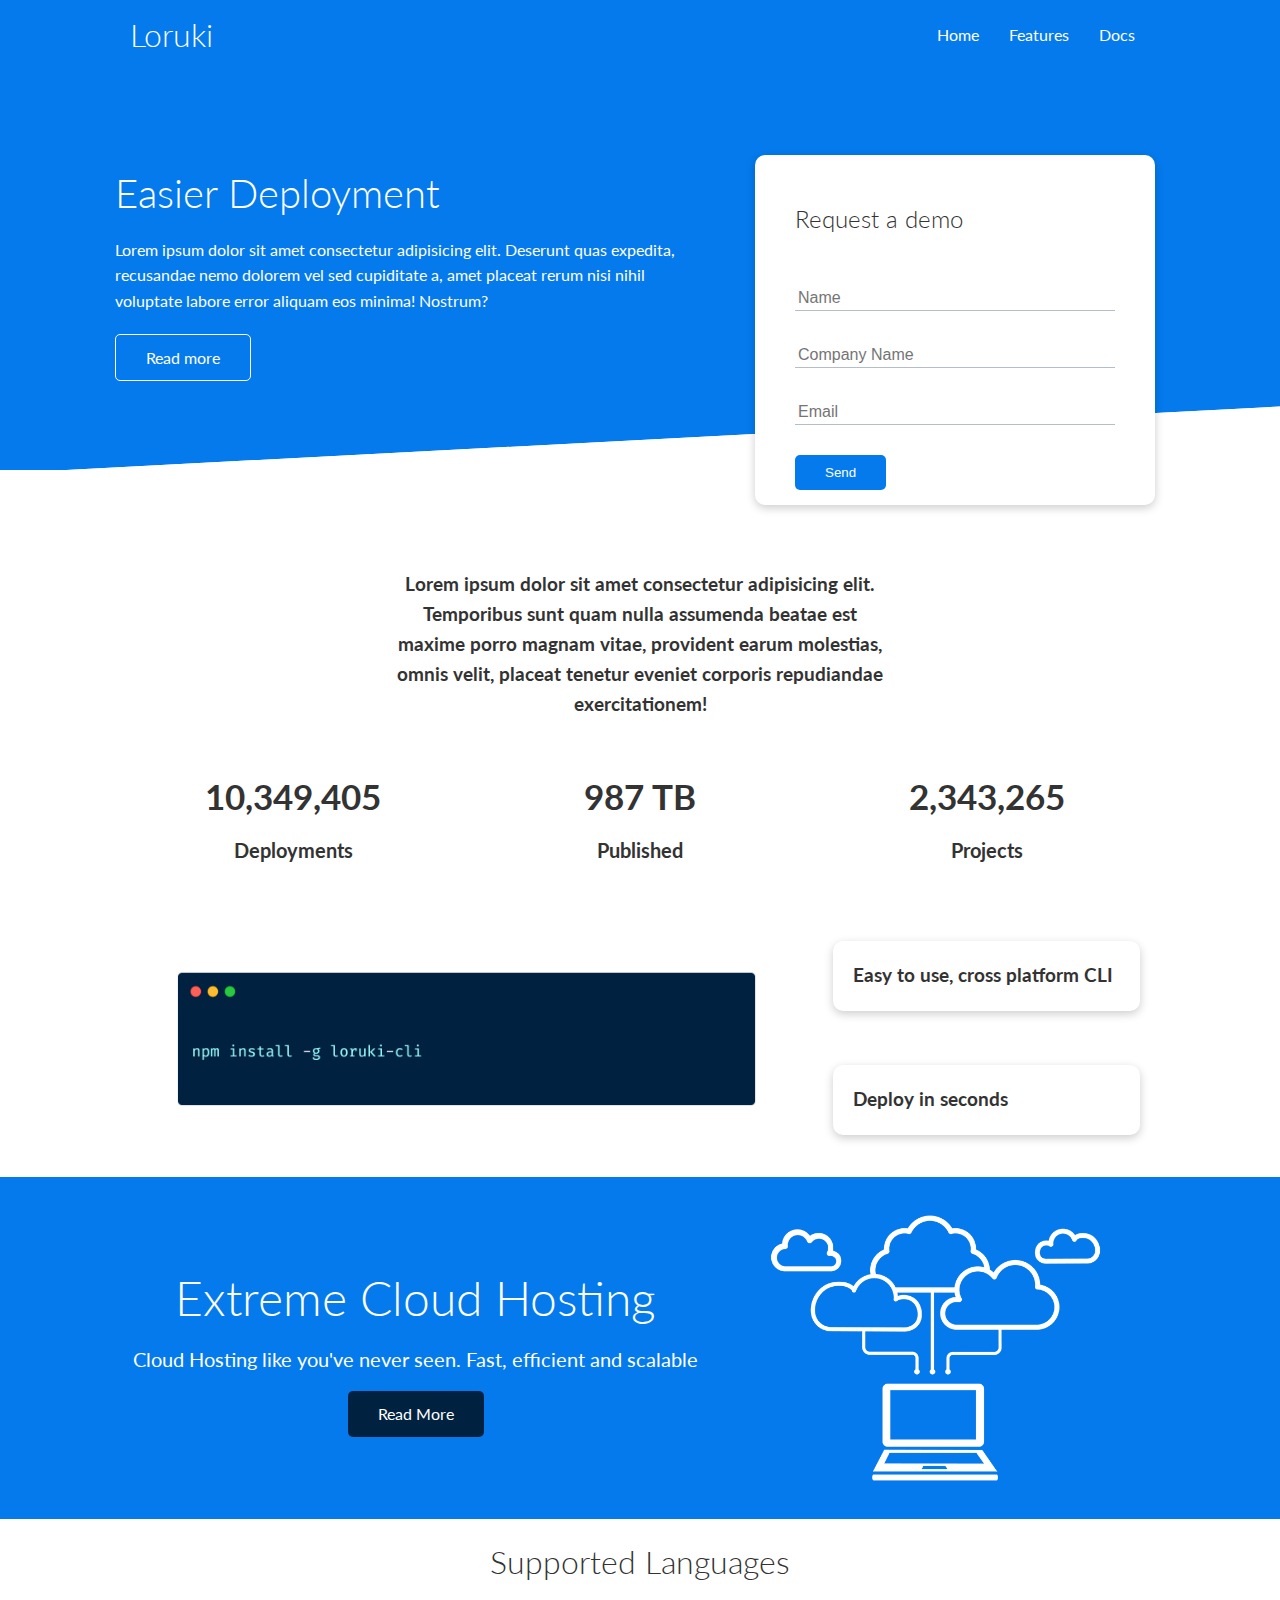
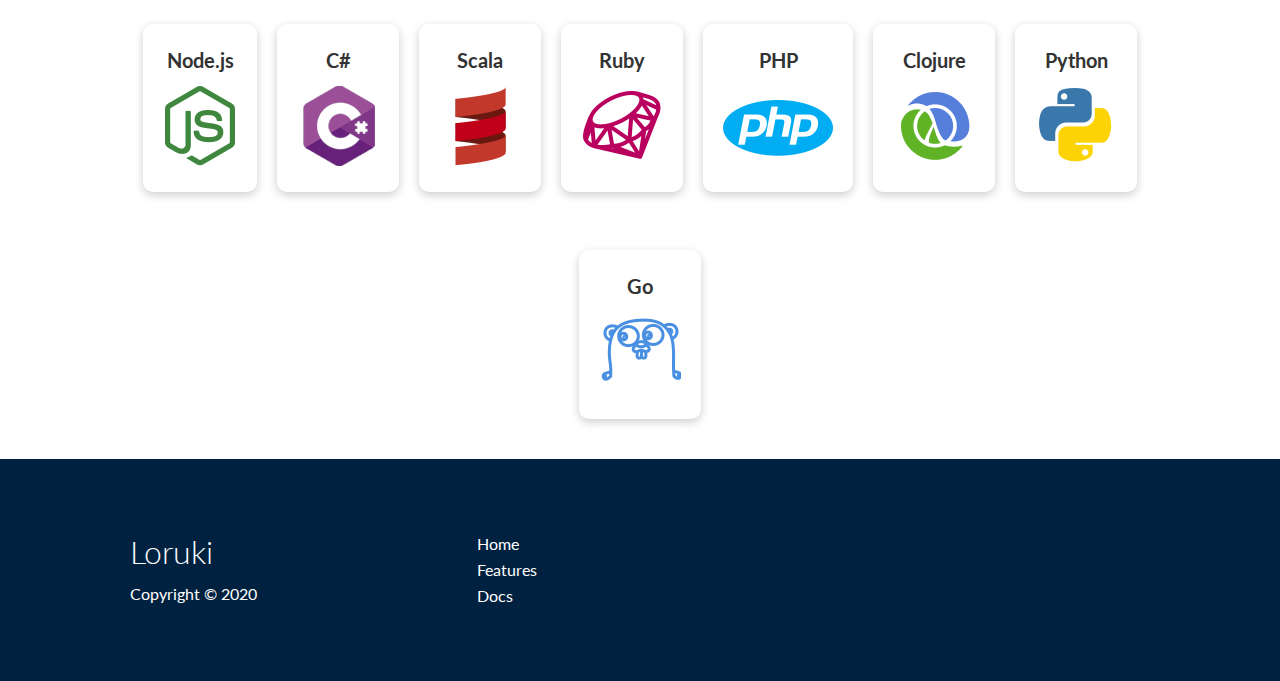
==== index.html @ aff84bdd "Initial commit" ====
<!DOCTYPE html>
<html lang="en">
  <head>
    <meta charset="UTF-8" />
    <meta name="viewport" content="width=device-width, initial-scale=1.0" />
    <link
      rel="stylesheet"
      href="https://cdnjs.cloudflare.com/ajax/libs/font-awesome/5.15.1/css/all.min.css"
      integrity="sha512-+4zCK9k+qNFUR5X+cKL9EIR+ZOhtIloNl9GIKS57V1MyNsYpYcUrUeQc9vNfzsWfV28IaLL3i96P9sdNyeRssA=="
      crossorigin="anonymous"
    />

    <link rel="stylesheet" href="utilities.css" />
    <link rel="stylesheet" href="style.css" />
    
    <title>Loruki | Cloud hosting</title>
  </head>
  <body>
    <!-- navbar -->
    <div class="navbar">
      <div class="container flex">
        <h1 class="logo">Loruki</h1>
        <nav>
          <ul>
            <li><a href="index.html">Home</a></li>
            <li><a href="features.html">Features</a></li>
            <li><a href="docs.html">Docs</a></li>
          </ul>
        </nav>
      </div>
    </div>

    <!-- showcase -->
    <section class="showcase">
      <div class="container grid">
        <div class="showcase-text">
          <h1>Easier Deployment</h1>
          <p>Lorem ipsum dolor sit amet consectetur adipisicing elit. Deserunt quas expedita, recusandae nemo dolorem vel sed cupiditate a, amet placeat rerum nisi nihil voluptate labore error aliquam eos minima! Nostrum?</p>
          <a href="features.html" class="btn btn-outline">Read more</a>
        </div>

        <div class="showcase-form card">
          <h2>Request a demo</h2>
          <form name="contact" method="POST" netlify-honeypot="bot-field" data-netlify="true">
            <input type="hidden" name="form-name" value="contact">
            <p class="hidden">
              <label>Don’t fill this out if you're human: <input name="bot-field" /></label>
            </p>
            <div class="form-control">
              <input type="text" name="name" placeholder="Name" required>
            </div>
            <div class="form-control">
              <input type="text" name="company" placeholder="Company Name" required>
            </div>
            <div class="form-control">
              <input type="text" name="email" placeholder="Email" required>
            </div>
            <input type="submit" value="Send" class="btn btn-primary">
          </form>
        </div>
      </div>
    </section>

    <!-- Stats -->

    <section class="stats">
      <div class="container">
        <h3 class="stats-heading text-center my-1">
          Lorem ipsum dolor sit amet consectetur adipisicing elit. Temporibus sunt quam nulla assumenda beatae est maxime porro magnam vitae, provident earum molestias, omnis velit, placeat tenetur eveniet corporis repudiandae exercitationem!
        </h3>

        <div class="grid grid-3 text-center my-4">
          <div>
            <i class="fas fa-server fa-3x"></i>
            <h3>10,349,405</h3>
            <p class="text-scondary">Deployments</p>
          </div>
          <div>
            <i class="fas fa-upload fa-3x"></i>
            <h3>987 TB</h3>
            <p class="text-scondary">Published</p>
          </div>
          <div>
            <i class="fas fa-project-diagram fa-3x"></i>
            <h3>2,343,265</h3>
            <p class="text-scondary">Projects</p>
          </div>
        </div>
      </div>
    </section>

    <!-- CLI -->
    <section class="cli">
      <div class="container grid">
        <img src="images/cli.png" alt="">
        <div class="card">
          <h3>Easy to use, cross platform CLI</h3>
        </div>
        <div class="card">
          <h3>Deploy in seconds</h3>
        </div>
      </div>
    </section>

    <!-- Cloud -->
    <section class="cloud bg-primary my-2 py-2">
        <div class="container grid">
          <div class="text-center">
            <h2 class="lg">Extreme Cloud Hosting</h2>
            <p class="lead my-1">Cloud Hosting like you've never seen. Fast, efficient and scalable</p>
            <a href="features.html" class="btn btn-dark">Read More</a>
          </div>
          <img src="images/cloud.png" alt="">
        </div>
    </section>

    <section class="languages">
      <h2 class="md text-center my-2">
        Supported Languages
      </h2>
      <div class="container flex">
        <div class="card">
          <h4>Node.js</h4>
          <img src="images/logos/node.png" alt="">
        </div>
        <div class="card">
          <h4>C#</h4>
          <img src="images/logos/csharp.png" alt="">
        </div>
        <div class="card">
          <h4>Scala</h4>
          <img src="images/logos/scala.png" alt="">
        </div>
        <div class="card">
          <h4>Ruby</h4>
          <img src="images/logos/ruby.png" alt="">
        </div>
        <div class="card">
          <h4>PHP</h4>
          <img src="images/logos/php.png" alt="">
        </div>
        <div class="card">
          <h4>Clojure</h4>
          <img src="images/logos/clojure.png" alt="">
        </div>
        <div class="card">
          <h4>Python</h4>
          <img src="images/logos/python.png" alt="">
        </div>
        <div class="card">
          <h4>Go</h4>
          <img src="images/logos/go.png" alt="">
        </div>
      </div>
    </section>

    <!-- Footer -->
    <footer class="footer bg-dark py-5">
      <div class="container grid grid-3">
        <div>
          <h1>Loruki</h1>
          <p>Copyright &copy; 2020</p>
        </div>
        <nav>
          <ul>
            <li><a href="index.html">Home</a></li>
            <li><a href="features.html">Features</a></li>
            <li><a href="docs.html">Docs</a></li>
          </ul>
        </nav>
        <div class="social">
          <a href="#"><i class="fab fa-github fa-2x"></i></a>
          <a href="#"><i class="fab fa-facebook fa-2x"></i></a>
          <a href="#"><i class="fab fa-instagram fa-2x"></i></a>
          <a href="#"><i class="fab fa-twitter fa-2x"></i></a>
        </div>
      </div>
    </footer>
  </body>
</html>
---- utilities.css ----
/* Utilities */
.container {
  max-width: 1100px;
  margin: 0 auto;
  overflow: auto;
  padding: 0 40px;
}

.card {
  background-color: #fff;
  color: #333;
  border-radius: 10px;
  box-shadow: 0 3px 10px rgba(0, 0, 0, 0.2);
  padding: 20px;
  margin: 10px;
}

.btn {
  display: inline-block;
  padding: 10px 30px;
  cursor: pointer;
  background: var(--primary-color);
  color: #fff;
  border: none;
  border-radius: 5px;
}

.btn-outline {
  background-color: transparent;
  border: 1px #fff solid;
}

.btn:hover {
  transform: scale(0.9);
}

/* Background and colored buttons */

.bg-primary,
.btn-primary {
  background-color: var(--primary-color);
  color: #fff;
}

.bg-secondary,
.btn-secondary {
  background-color: var(--secondary-color);
  color: #fff;
}

.bg-dark,
.btn-dark {
  background-color: var(--dark-color);
  color: #fff;
}

.bg-light,
.btn-light {
  background-color: var(--light-color);
  color: #333;
}

.bg-primary a,
.btn-primary a,
.bg-secondary a,
.btn-secondary a,
.bg-dark a,
.btn-dark a {
  color: #fff;
}

/* Text-colors */

.text-primary {
  color: var(--primary-color);
}

.text-secondary {
  color: var(--secondary-color);
}

.text-dark {
  color: var(--dark-color);
}

.text-light {
  color: var(--light-color);
}

/* Text sizes */
.lead {
  font-size: 20px;
}

.sm {
  font-size: 1rem;
}

.md {
  font-size: 2rem;
}

.lg {
  font-size: 3rem;
}

.xl {
  font-size: 4rem;
}

.text-center {
  text-align: center;
}

/* Alert */
.alert {
  background-color: var(--light-color);
  padding: 10px 20px;
  font-weight: bold;
  margin: 15px 0;
}

.alert i {
  margin-right: 10px;
}
.alert-success {
  background-color: var(--success-color);
  color: #fff;
}
.error-success {
  background-color: var(--error-color);
  color: #fff;
}

.flex {
  display: flex;
  justify-content: center;
  align-items: center;
  height: 100%;
}

.grid {
  display: grid;
  grid-template-columns: repeat(2, 1fr);
  gap: 20px;
  justify-content: center;
  align-items: center;
  height: 100%;
}

.grid-3 {
  grid-template-columns: repeat(3, 1fr);
}

/* Margin */

.my-1 {
  margin: 1rem 0;
}

.my-2 {
  margin: 1.5rem 0;
}

.my-3 {
  margin: 2rem 0;
}
.my-4 {
  margin: 3rem 0;
}
.my-5 {
  margin: 4rem 0;
}

.m-1 {
  margin: 1rem;
}

.m-2 {
  margin: 1.5rem;
}

.m-3 {
  margin: 2rem;
}
.m-4 {
  margin: 3rem;
}
.m-5 {
  margin: 4rem;
}

/* Padding */

.py-1 {
  padding: 1rem 0;
}

.py-2 {
  padding: 1.5rem 0;
}

.py-3 {
  padding: 2rem 0;
}
.py-4 {
  padding: 3rem 0;
}
.py-5 {
  padding: 4rem 0;
}

.p-1 {
  padding: 1rem;
}

.p-2 {
  padding: 1.5rem;
}

.p-3 {
  padding: 2rem;
}
.p-4 {
  padding: 3rem;
}
.p-5 {
  padding: 4rem;
}
---- style.css ----
@import url("https://fonts.googleapis.com/css2?family=Lato:wght@300&display=swap");

:root {
  --primary-color: #047aed;
  --secondary-color: #1c3fa8;
  --dark-color: #002240;
  --light-color: #f4f4f4;
  --success-color: #5cb85c;
  --error-color: #d9534f;
}

* {
  box-sizing: border-box;
  padding: 0;
  margin: 0;
}

body {
  font-family: "Lato", sans-serif;
  color: #333;
  line-height: 1.6;
}

ul {
  list-style-type: none;
}

a {
  text-decoration: none;
  color: #333;
}

h1,
h2 {
  font-weight: 300;
  line-height: 1.2;
  margin: 10px 0;
}

p {
  margin: 10px 0;
}

img {
  width: 100%;
}

code,
pre {
  background: #333;
  color: #fff;
  padding: 10px;
}

.hidden {
  visibility: hidden;
  height: 0;
}
/* navbar */
.navbar {
  background-color: var(--primary-color);
  color: white;
  height: 70px;
}

.navbar ul {
  display: flex;
}

.navbar a {
  color: #fff;
  padding: 10px;
  margin: 0 5px;
}

.navbar a:hover {
  border-bottom: 2px #fff solid;
}

.navbar .flex {
  justify-content: space-between;
}

/* Showcase */
.showcase {
  height: 400px;
  background-color: var(--primary-color);
  color: #fff;
  position: relative;
}

.showcase h1 {
  font-size: 40px;
}

.showcase p {
  margin: 20px 0;
}

.showcase .grid {
  overflow: visible;
  grid-template-columns: 55% 45%;
  gap: 30px;
}

.showcase-text {
  animation: slideInFromLeft 1s ease-in;
}

.showcase-form {
  position: relative;
  top: 60px;
  height: 350px;
  width: 400px;
  padding: 40px;
  z-index: 100;
  justify-self: flex-end;
  animation: slideInFromRight 1s ease-in;
}

.showcase-form .form-control {
  margin: 30px 0;
}

.showcase-form input[type="text"],
.showcase-form input[type="email"] {
  border: 0;
  border-bottom: 1px solid #b4becb;
  width: 100%;
  padding: 3px;
  font-size: 16px;
}

.showcase-form input:focus {
  outline: none;
}

.showcase::before,
.showcase::after {
  content: "";
  position: absolute;
  height: 100px;
  bottom: -70px;
  right: 0;
  left: 0;
  background: #fff;
  transform: skewY(-3deg);
  -webkit-transform: skewY(-3deg);
  -moz-transform: skewY(-3deg);
  -ms-transform: skewY(-3deg);
}

/* stats */

.stats {
  padding-top: 100px;
  animation: slideInFromBottom 1s ease-in;
}

.stats-heading {
  max-width: 500px;
  margin: auto;
}

.stats .grid h3 {
  font-size: 35px;
}

.stats .grid p {
  font-size: 20px;
  font-weight: bold;
}

/* CLI */

.cli .grid {
  grid-template-columns: repeat(3, 1fr);
  grid-template-rows: repeat(2, 1fr);
}

.cli .grid > *:first-child {
  grid-column: 1 / span 2;
  grid-row: 1 / span 2;
}

/* Cloud */
.cloud .grid {
  grid-template-columns: 4fr 3fr;
}

/* Languages */

.languages .flex {
  flex-wrap: wrap;
}

.languages .card {
  text-align: center;
  margin: 18px 10px 40px;
  transition: transform 0.2s ease-in;
}

.languages .card h4 {
  font-size: 20px;
  margin-bottom: 10px;
}

.languages .card:hover {
  transform: translateY(-15px);
}

/* Features */
.features-head img,
.docs-head img {
  width: 200px;
  justify-self: flex-end;
}

.features-sub-head img {
  width: 300px;
  justify-self: flex-end;
}

.features-main .card > i {
  margin-right: 20px;
}

.features-main .grid {
  padding: 30px;
}

.features-main .grid > *:first-child {
  grid-column: 1 / span 3;
}
.features-main .grid > *:nth-child(2) {
  grid-column: 1 / span 2;
}

/* Docs */
.docs-main h3 {
  margin: 20px 0;
}
.docs-main .grid {
  grid-template-columns: 1fr 2fr;
  align-items: flex-start;
}

.docs-main nav li {
  font-size: 17px;
  padding-bottom: 5px;
  margin-bottom: 5px;
  border-bottom: 1px #ccc solid;
}
.docs-main a:hover {
  font-weight: bold;
}

/* Footer */

.footer .social a {
  margin: 0 10px;
}

/* Animations */
@keyframes slideInFromLeft {
  0% {
    transform: translateX(-100%);
  }
  100% {
    transform: translateX(0);
  }
}
@keyframes slideInFromRight {
  0% {
    transform: translateX(100%);
  }
  100% {
    transform: translateX(0);
  }
}
@keyframes slideInFromTop {
  0% {
    transform: translateY(-100%);
  }
  100% {
    transform: translateY(0);
  }
}
@keyframes slideInFromBottom {
  0% {
    transform: translateY(100%);
  }
  100% {
    transform: translateX(0);
  }
}

/* Tablets and under */
@media (max-width: 768px) {
  .grid,
  .showcase .grid,
  .stats .grid,
  .cli .grid,
  .cloud .grid,
  .features-main .grid,
  .docs-main .grid {
    grid-template-columns: 1fr;
    grid-template-rows: 1fr;
  }

  .showcase {
    height: auto;
  }
  .showcase-text {
    text-align: center;
    margin-top: 40px;
    animation: slideInFromTop 1s ease-in;
  }

  .showcase-form {
    justify-self: center;
    margin: auto;
    animation: slideInFromBottom 1s ease-in;
  }

  .cli .grid > *:first-child {
    grid-column: 1;
    grid-row: 1;
  }
  .features-head,
  .features-sub-head,
  .docs-head {
    text-align: center;
  }
  .features-head img,
  .features-sub-head img,
  .docs-head img {
    justify-self: center;
  }

  .features-main .grid > *:first-child,
  .features-main .grid > *:nth-child(2) {
    grid-column: 1;
  }
}

/* Mobile */
@media (max-width: 500px) {
  .navbar {
    height: 110px;
  }

  .navbar .flex {
    flex-direction: column;
  }

  .navbar ul {
    padding: 10px;
    background-color: rgba(0, 0, 0, 0.1);
  }
}
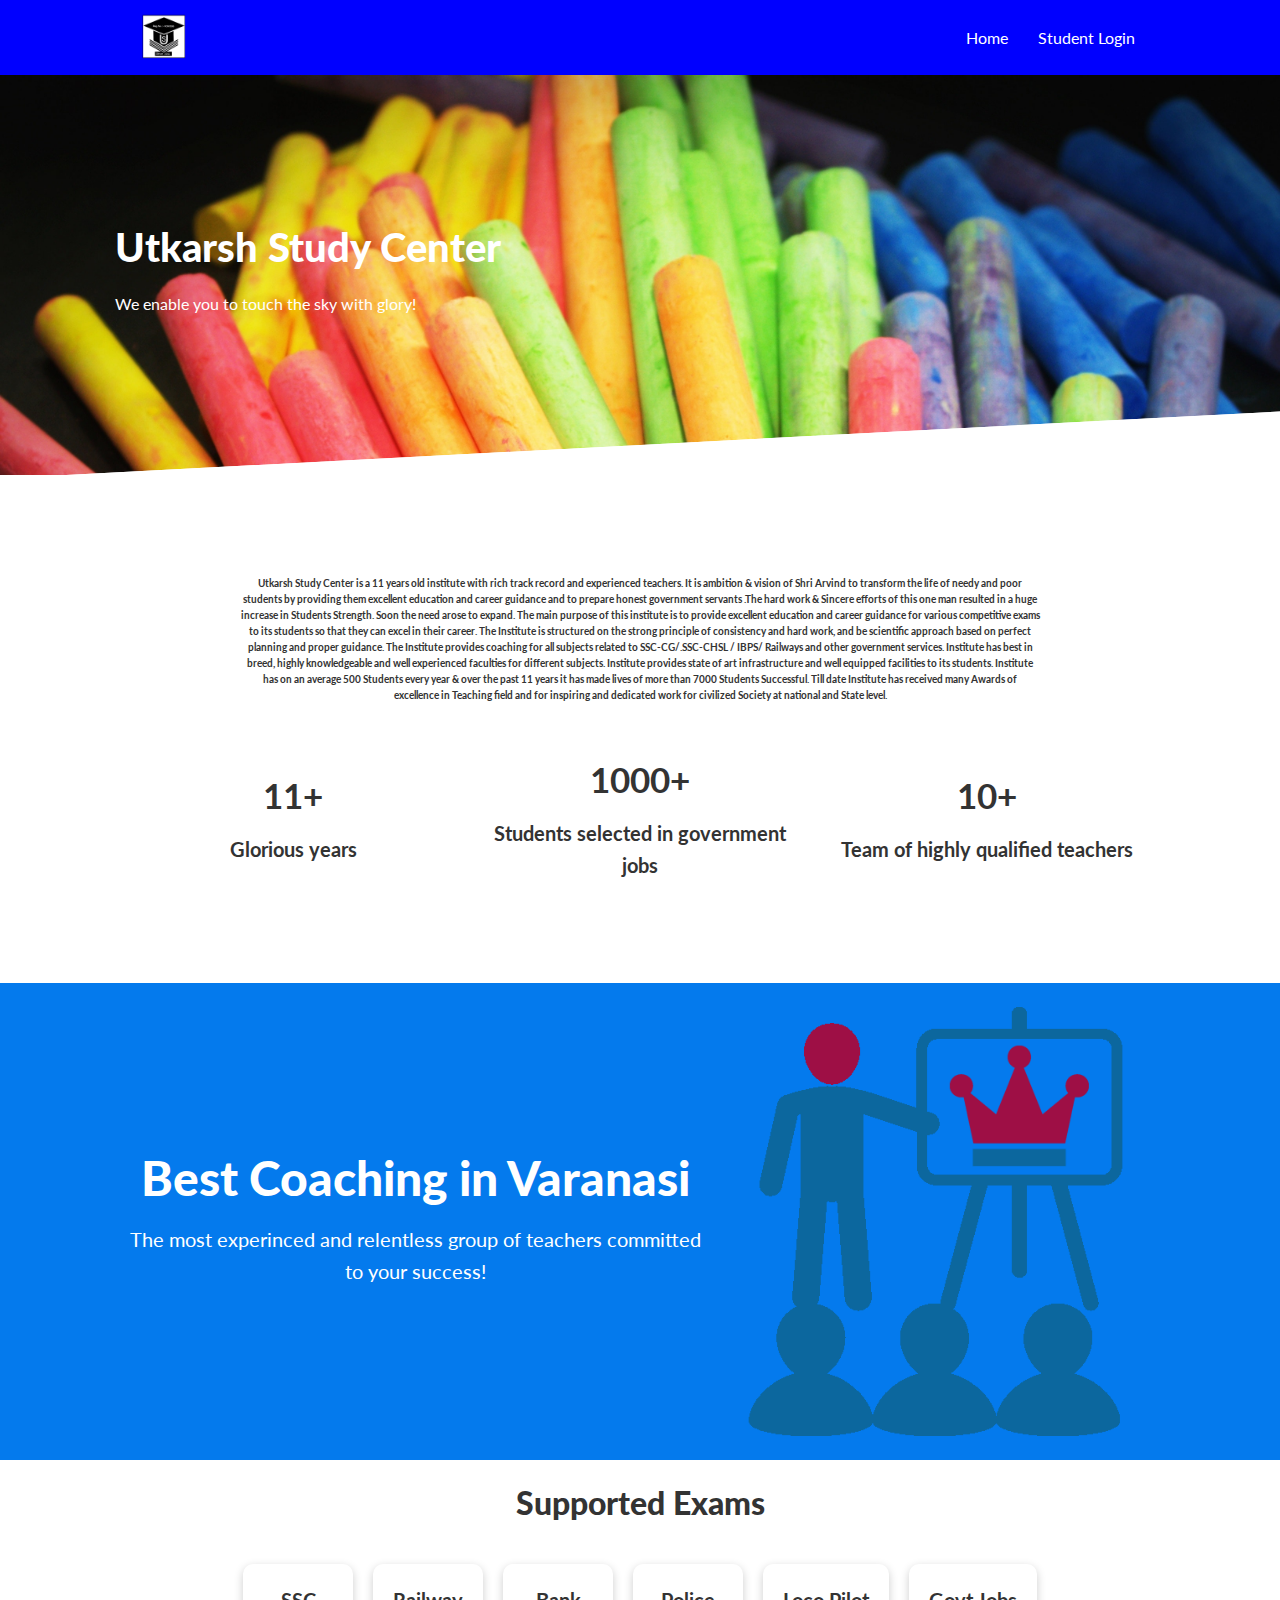
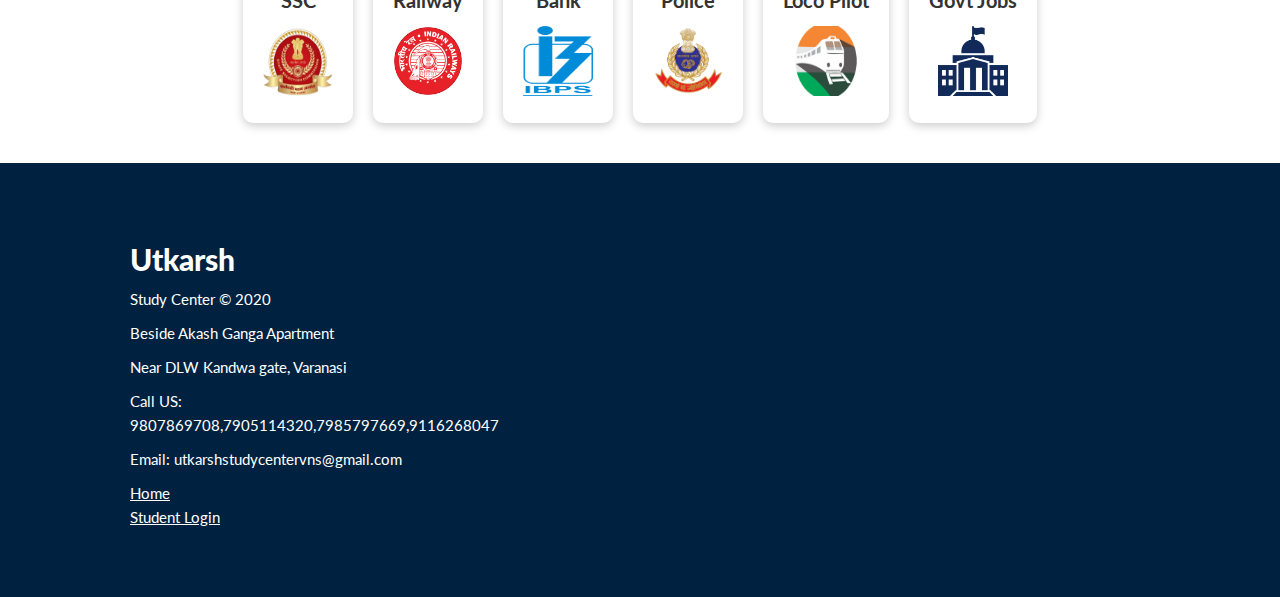
==== commit 90f88e49: "utkarsh sit first upload" ====
--- a/index.html
+++ b/index.html
@@ -13,18 +13,19 @@
     <link rel="stylesheet" href="utilities.css" />
     <link rel="stylesheet" href="style.css" />
     
-    <title>Loruki | Cloud hosting</title>
+    <title>Utkarsh Study Center</title>
   </head>
   <body>
     <!-- navbar -->
     <div class="navbar">
       <div class="container flex">
-        <h1 class="logo">Loruki</h1>
+      <img id="logo" src="images/logos/logo1.png" alt="">
+        <!-- <h1 class="logo">Loruki</h1> -->
         <nav>
           <ul>
             <li><a href="index.html">Home</a></li>
-            <li><a href="features.html">Features</a></li>
-            <li><a href="docs.html">Docs</a></li>
+            <li><a href="http://test.utkarshstudycenter.com/system/login">Student Login</a></li>
+            <!-- <li><a href="docs.html">Docs</a></li> -->
           </ul>
         </nav>
       </div>
@@ -34,12 +35,12 @@
     <section class="showcase">
       <div class="container grid">
         <div class="showcase-text">
-          <h1>Easier Deployment</h1>
-          <p>Lorem ipsum dolor sit amet consectetur adipisicing elit. Deserunt quas expedita, recusandae nemo dolorem vel sed cupiditate a, amet placeat rerum nisi nihil voluptate labore error aliquam eos minima! Nostrum?</p>
-          <a href="features.html" class="btn btn-outline">Read more</a>
-        </div>
-
-        <div class="showcase-form card">
+          <h1>Utkarsh Study Center</h1>
+          <p>We enable you to touch the sky with glory!</p>
+          <!-- <a href="features.html" class="btn btn-outline">Read more</a> -->
+        </div>
+
+        <!-- <div class="showcase-form card">
           <h2>Request a demo</h2>
           <form name="contact" method="POST" netlify-honeypot="bot-field" data-netlify="true">
             <input type="hidden" name="form-name" value="contact">
@@ -57,7 +58,7 @@
             </div>
             <input type="submit" value="Send" class="btn btn-primary">
           </form>
-        </div>
+        </div> -->
       </div>
     </section>
 
@@ -66,24 +67,35 @@
     <section class="stats">
       <div class="container">
         <h3 class="stats-heading text-center my-1">
-          Lorem ipsum dolor sit amet consectetur adipisicing elit. Temporibus sunt quam nulla assumenda beatae est maxime porro magnam vitae, provident earum molestias, omnis velit, placeat tenetur eveniet corporis repudiandae exercitationem!
+          Utkarsh Study Center is a 11 years old institute with rich track record and experienced teachers.
+It is ambition & vision of  Shri Arvind  to transform the life of needy and poor students by providing them excellent education and career guidance and to prepare honest government servants .The hard work & Sincere efforts of this one man resulted in a huge increase in Students Strength. Soon the need arose to expand.
+
+The main purpose of this institute is to provide excellent education and career guidance for various competitive exams to its students so that they can excel in their career.
+
+The Institute is structured on the strong principle of consistency and hard work, and be scientific approach based on perfect planning and proper guidance. The  Institute provides coaching for all subjects related to SSC-CG/.SSC-CHSL / IBPS/  Railways and other government services.
+
+Institute has best in breed, highly knowledgeable and well experienced faculties for different subjects. Institute provides state of art infrastructure and well equipped facilities to its students.  
+
+Institute has  on an average 500 Students every year & over the past 11 years it has made lives of more than 7000 Students Successful. Till date 
+
+Institute  has received many Awards of excellence  in Teaching field and for inspiring and dedicated work for civilized Society at national and State level.
         </h3>
 
         <div class="grid grid-3 text-center my-4">
           <div>
-            <i class="fas fa-server fa-3x"></i>
-            <h3>10,349,405</h3>
-            <p class="text-scondary">Deployments</p>
+            <i class="fas fa-calendar-alt fa-3x"></i>
+            <h3>11+</h3>
+            <p class="text-scondary">Glorious years</p>
           </div>
           <div>
-            <i class="fas fa-upload fa-3x"></i>
-            <h3>987 TB</h3>
-            <p class="text-scondary">Published</p>
+            <i class="fas fa-user-graduate fa-3x"></i>
+            <h3>1000+</h3>
+            <p class="text-scondary">Students selected in government jobs</p>
           </div>
           <div>
-            <i class="fas fa-project-diagram fa-3x"></i>
-            <h3>2,343,265</h3>
-            <p class="text-scondary">Projects</p>
+            <i class="fas fa-chalkboard-teacher fa-3x"></i>
+            <h3>10+</h3>
+            <p class="text-scondary">Team of highly qualified teachers</p>
           </div>
         </div>
       </div>
@@ -92,13 +104,13 @@
     <!-- CLI -->
     <section class="cli">
       <div class="container grid">
-        <img src="images/cli.png" alt="">
-        <div class="card">
+        <img src="images/capture.png" alt="">
+        <!-- <div class="card">
           <h3>Easy to use, cross platform CLI</h3>
         </div>
         <div class="card">
           <h3>Deploy in seconds</h3>
-        </div>
+        </div> -->
       </div>
     </section>
 
@@ -106,51 +118,51 @@
     <section class="cloud bg-primary my-2 py-2">
         <div class="container grid">
           <div class="text-center">
-            <h2 class="lg">Extreme Cloud Hosting</h2>
-            <p class="lead my-1">Cloud Hosting like you've never seen. Fast, efficient and scalable</p>
-            <a href="features.html" class="btn btn-dark">Read More</a>
-          </div>
-          <img src="images/cloud.png" alt="">
+            <h2 class="lg">Best Coaching in Varanasi</h2>
+            <p class="lead my-1">The most experinced and relentless group of teachers committed to your success! </p>
+            <!-- <a href="features.html" class="btn btn-dark">Read More</a> -->
+          </div>
+          <img src="images/pn.png" alt="">
         </div>
     </section>
 
     <section class="languages">
       <h2 class="md text-center my-2">
-        Supported Languages
+        Supported Exams
       </h2>
       <div class="container flex">
         <div class="card">
-          <h4>Node.js</h4>
-          <img src="images/logos/node.png" alt="">
-        </div>
-        <div class="card">
-          <h4>C#</h4>
-          <img src="images/logos/csharp.png" alt="">
-        </div>
-        <div class="card">
-          <h4>Scala</h4>
-          <img src="images/logos/scala.png" alt="">
-        </div>
-        <div class="card">
-          <h4>Ruby</h4>
-          <img src="images/logos/ruby.png" alt="">
-        </div>
-        <div class="card">
-          <h4>PHP</h4>
-          <img src="images/logos/php.png" alt="">
-        </div>
-        <div class="card">
-          <h4>Clojure</h4>
-          <img src="images/logos/clojure.png" alt="">
-        </div>
-        <div class="card">
+          <h4>SSC</h4>
+          <img src="images/logos/ssc.png" alt="">
+        </div>
+        <div class="card">
+          <h4>Railway</h4>
+          <img src="images/logos/sea.png" alt="">
+        </div>
+        <div class="card">
+          <h4>Bank</h4>
+          <img src="images/logos/436.png" alt="">
+        </div>
+        <div class="card">
+          <h4>Police</h4>
+          <img src="images/logos/Police.png" alt="">
+        </div>
+        <div class="card">
+          <h4>Loco Pilot</h4>
+          <img src="images/logos/loco.png" alt="">
+        </div>
+        <div class="card">
+          <h4>Govt Jobs</h4>
+          <img src="images/logos/g.png" alt="">
+        </div>
+        <!-- <div class="card">
           <h4>Python</h4>
           <img src="images/logos/python.png" alt="">
         </div>
         <div class="card">
           <h4>Go</h4>
           <img src="images/logos/go.png" alt="">
-        </div>
+        </div> -->
       </div>
     </section>
 
@@ -158,22 +170,32 @@
     <footer class="footer bg-dark py-5">
       <div class="container grid grid-3">
         <div>
-          <h1>Loruki</h1>
-          <p>Copyright &copy; 2020</p>
-        </div>
-        <nav>
-          <ul>
-            <li><a href="index.html">Home</a></li>
-            <li><a href="features.html">Features</a></li>
-            <li><a href="docs.html">Docs</a></li>
-          </ul>
-        </nav>
-        <div class="social">
+          <h1>Utkarsh</h1>
+          <p>Study Center &copy; 2020</p>
+          <p>Beside Akash Ganga Apartment</p>
+          <p>Near DLW Kandwa gate, Varanasi</p>
+          <p>Call US: 9807869708,7905114320,7985797669,9116268047</p>
+          <p>Email: utkarshstudycentervns@gmail.com</p>
+
+          <nav>
+            <ul>
+              <li><u><a href="index.html">Home</a></li></u></li>
+              <li><u><a href="http://test.utkarshstudycenter.com/system/login">Student Login</a></u></li>
+              <!-- <li><a href="docs.html">Docs</a></li> -->
+            </ul>
+          </nav>
+        </div>
+        
+        <div class="map grid-3">
+          <iframe src="https://www.google.com/maps/embed?pb=!1m14!1m8!1m3!1d14431.444621957768!2d82.9557061!3d25.2752557!3m2!1i1024!2i768!4f13.1!3m3!1m2!1s0x0%3A0x7293efdc302169e2!2sUtkarsh%20Study%20Centre!5e0!3m2!1sen!2sin!4v1607935826040!5m2!1sen!2sin" width="100%" height="300px" frameborder="0" style="border:0;" allowfullscreen="" aria-hidden="false" tabindex="0"></iframe>
+          
+        </div>
+        <!-- <div class="social">
           <a href="#"><i class="fab fa-github fa-2x"></i></a>
           <a href="#"><i class="fab fa-facebook fa-2x"></i></a>
           <a href="#"><i class="fab fa-instagram fa-2x"></i></a>
           <a href="#"><i class="fab fa-twitter fa-2x"></i></a>
-        </div>
+        </div> -->
       </div>
     </footer>
   </body>
--- a/utilities.css
+++ b/utilities.css
@@ -14,6 +14,10 @@
   padding: 20px;
   margin: 10px;
 }
+.card img {
+  width: 70px;
+  height: 70px;
+}
 
 .btn {
   display: inline-block;
@@ -150,6 +154,11 @@
 
 .grid-3 {
   grid-template-columns: repeat(3, 1fr);
+
+  font-size: 15px;
+}
+.grid-3 p {
+  font-size: 15px;
 }
 
 /* Margin */
--- a/style.css
+++ b/style.css
@@ -21,6 +21,10 @@
   line-height: 1.6;
 }
 
+#logo {
+  width: 70px;
+}
+
 ul {
   list-style-type: none;
 }
@@ -32,7 +36,7 @@
 
 h1,
 h2 {
-  font-weight: 300;
+  font-weight: 900;
   line-height: 1.2;
   margin: 10px 0;
 }
@@ -58,9 +62,12 @@
 }
 /* navbar */
 .navbar {
-  background-color: var(--primary-color);
+  background-color: rgba(0, 0, 255);
   color: white;
-  height: 70px;
+  height: 75px;
+  position: sticky;
+  top: 0;
+  overflow: hidden;
 }
 
 .navbar ul {
@@ -84,7 +91,9 @@
 /* Showcase */
 .showcase {
   height: 400px;
-  background-color: var(--primary-color);
+  background-image: url("/images/bg1.jpg");
+  background-size: cover;
+  /* background-color: var(--primary-color); */
   color: #fff;
   position: relative;
 }
@@ -158,10 +167,13 @@
 }
 
 .stats-heading {
-  max-width: 500px;
+  max-width: 800px;
   margin: auto;
-}
-
+  font-size: 10px;
+}
+
+.stats-heading h3 {
+}
 .stats .grid h3 {
   font-size: 35px;
 }
@@ -174,10 +186,13 @@
 /* CLI */
 
 .cli .grid {
-  grid-template-columns: repeat(3, 1fr);
+  grid-template-columns: 1fr;
   grid-template-rows: repeat(2, 1fr);
 }
 
+.cli img {
+  border-radius: 10px;
+}
 .cli .grid > *:first-child {
   grid-column: 1 / span 2;
   grid-row: 1 / span 2;
@@ -259,6 +274,10 @@
 
 .footer .social a {
   margin: 0 10px;
+}
+
+.map {
+  grid-column: 2 / span 2;
 }
 
 /* Animations */
@@ -342,6 +361,10 @@
   .features-main .grid > *:nth-child(2) {
     grid-column: 1;
   }
+  .map {
+    grid-column: 1 / span 1;
+    margin: 10px;
+  }
 }
 
 /* Mobile */
@@ -358,4 +381,11 @@
     padding: 10px;
     background-color: rgba(0, 0, 0, 0.1);
   }
-}
+  .map {
+    grid-column: 1 / span 1;
+    margin: 10px;
+  }
+  .grid-3 p {
+    font-size: 10px;
+  }
+}
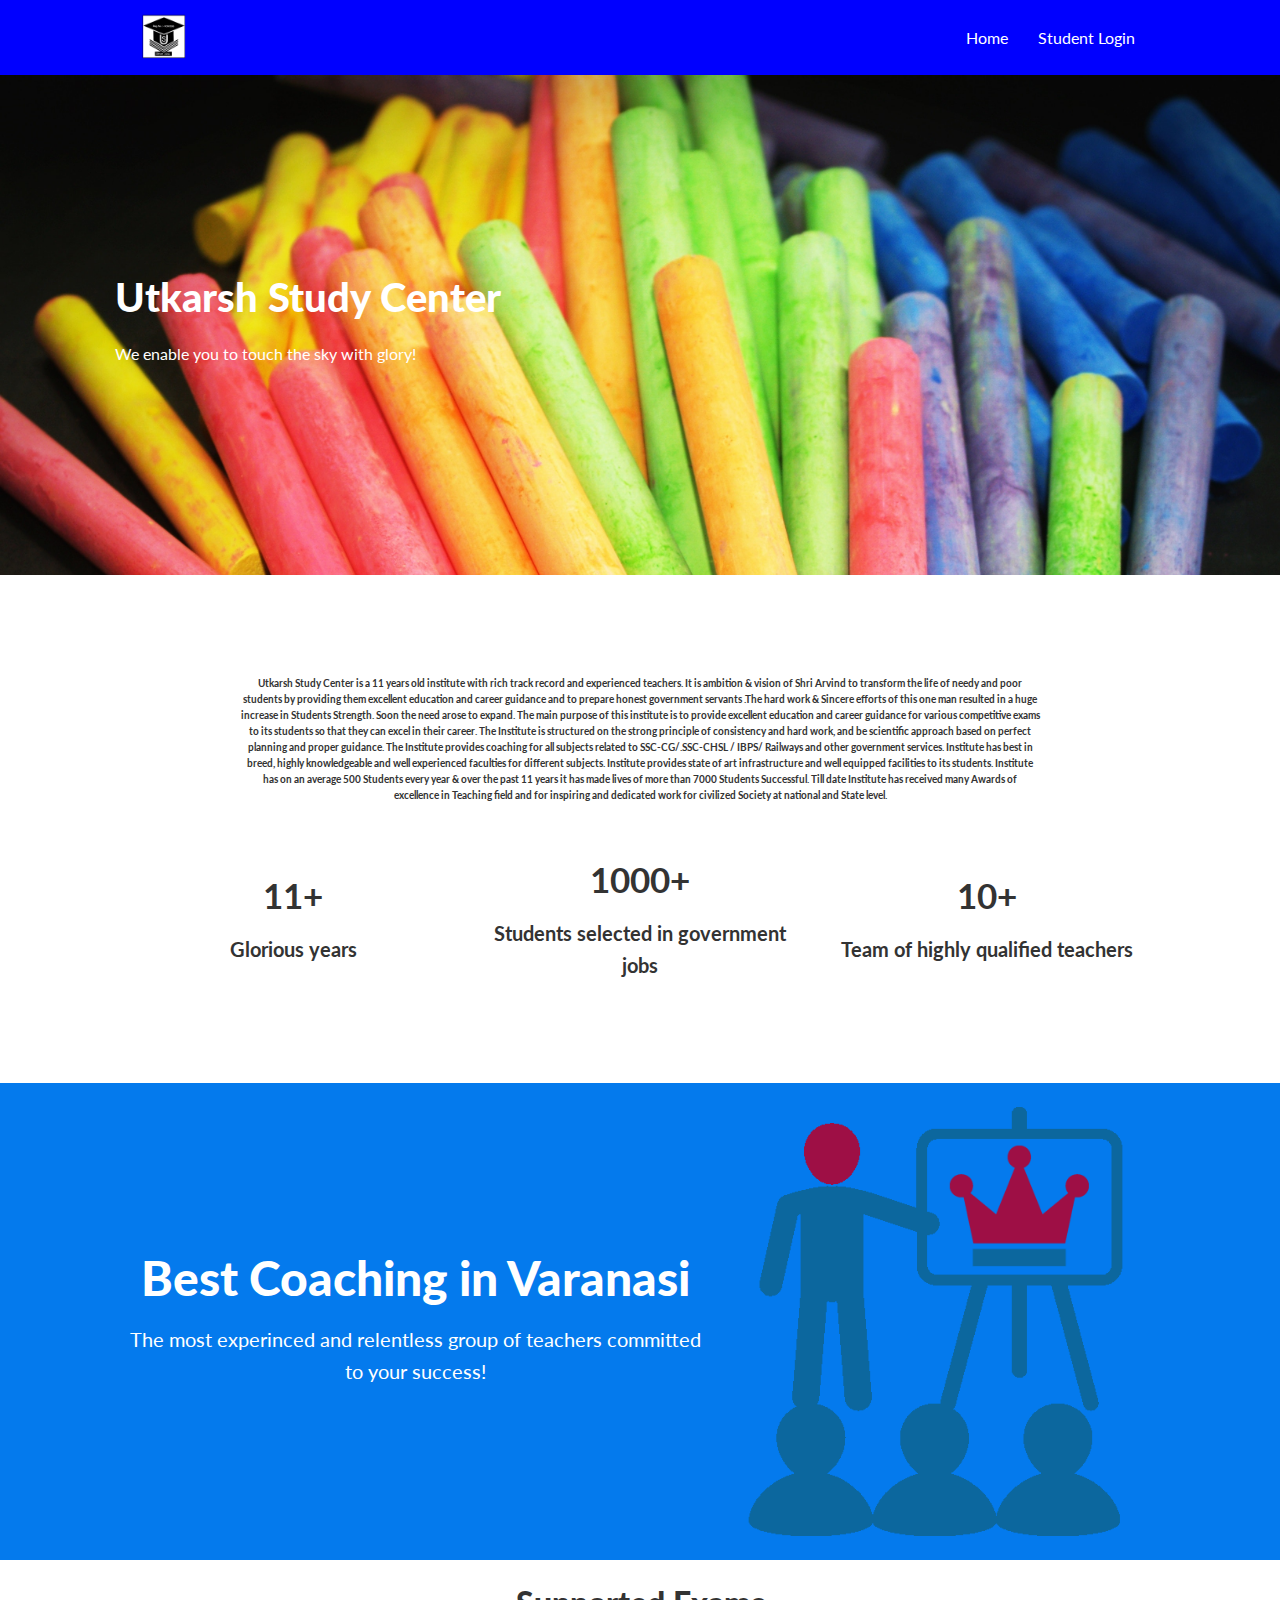
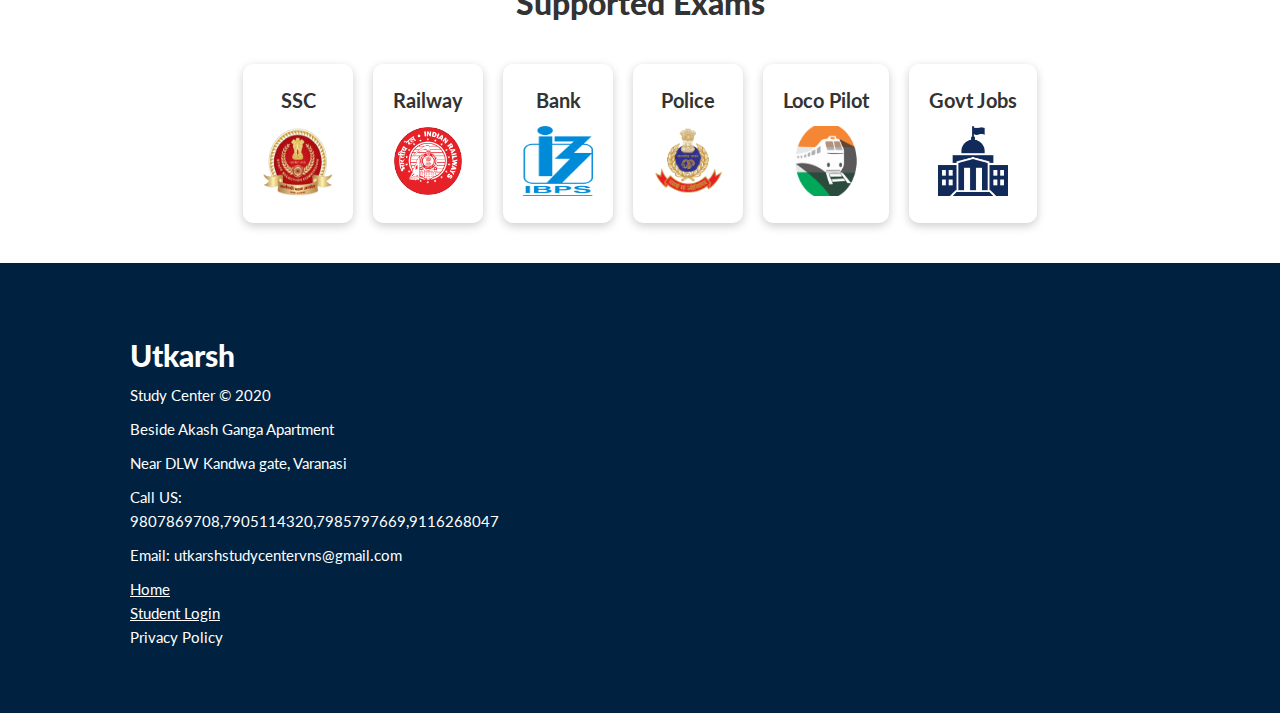
==== commit 762fa47d: "changed docs to privancy policy" ====
--- a/index.html
+++ b/index.html
@@ -181,7 +181,7 @@
             <ul>
               <li><u><a href="index.html">Home</a></li></u></li>
               <li><u><a href="http://test.utkarshstudycenter.com/system/login">Student Login</a></u></li>
-              <!-- <li><a href="docs.html">Docs</a></li> -->
+              <li><a href="privacy-policy.html">Privacy Policy</a></li>
             </ul>
           </nav>
         </div>
--- a/style.css
+++ b/style.css
@@ -90,7 +90,7 @@
 
 /* Showcase */
 .showcase {
-  height: 400px;
+  height: 500px;
   background-image: url("/images/bg1.jpg");
   background-size: cover;
   /* background-color: var(--primary-color); */
@@ -148,15 +148,15 @@
 .showcase::after {
   content: "";
   position: absolute;
-  height: 100px;
-  bottom: -70px;
+  /* height: 100px; */
+  /* bottom: -70px; */
   right: 0;
   left: 0;
   background: #fff;
-  transform: skewY(-3deg);
+  /* transform: skewY(-3deg);
   -webkit-transform: skewY(-3deg);
   -moz-transform: skewY(-3deg);
-  -ms-transform: skewY(-3deg);
+  -ms-transform: skewY(-3deg); */
 }
 
 /* stats */
